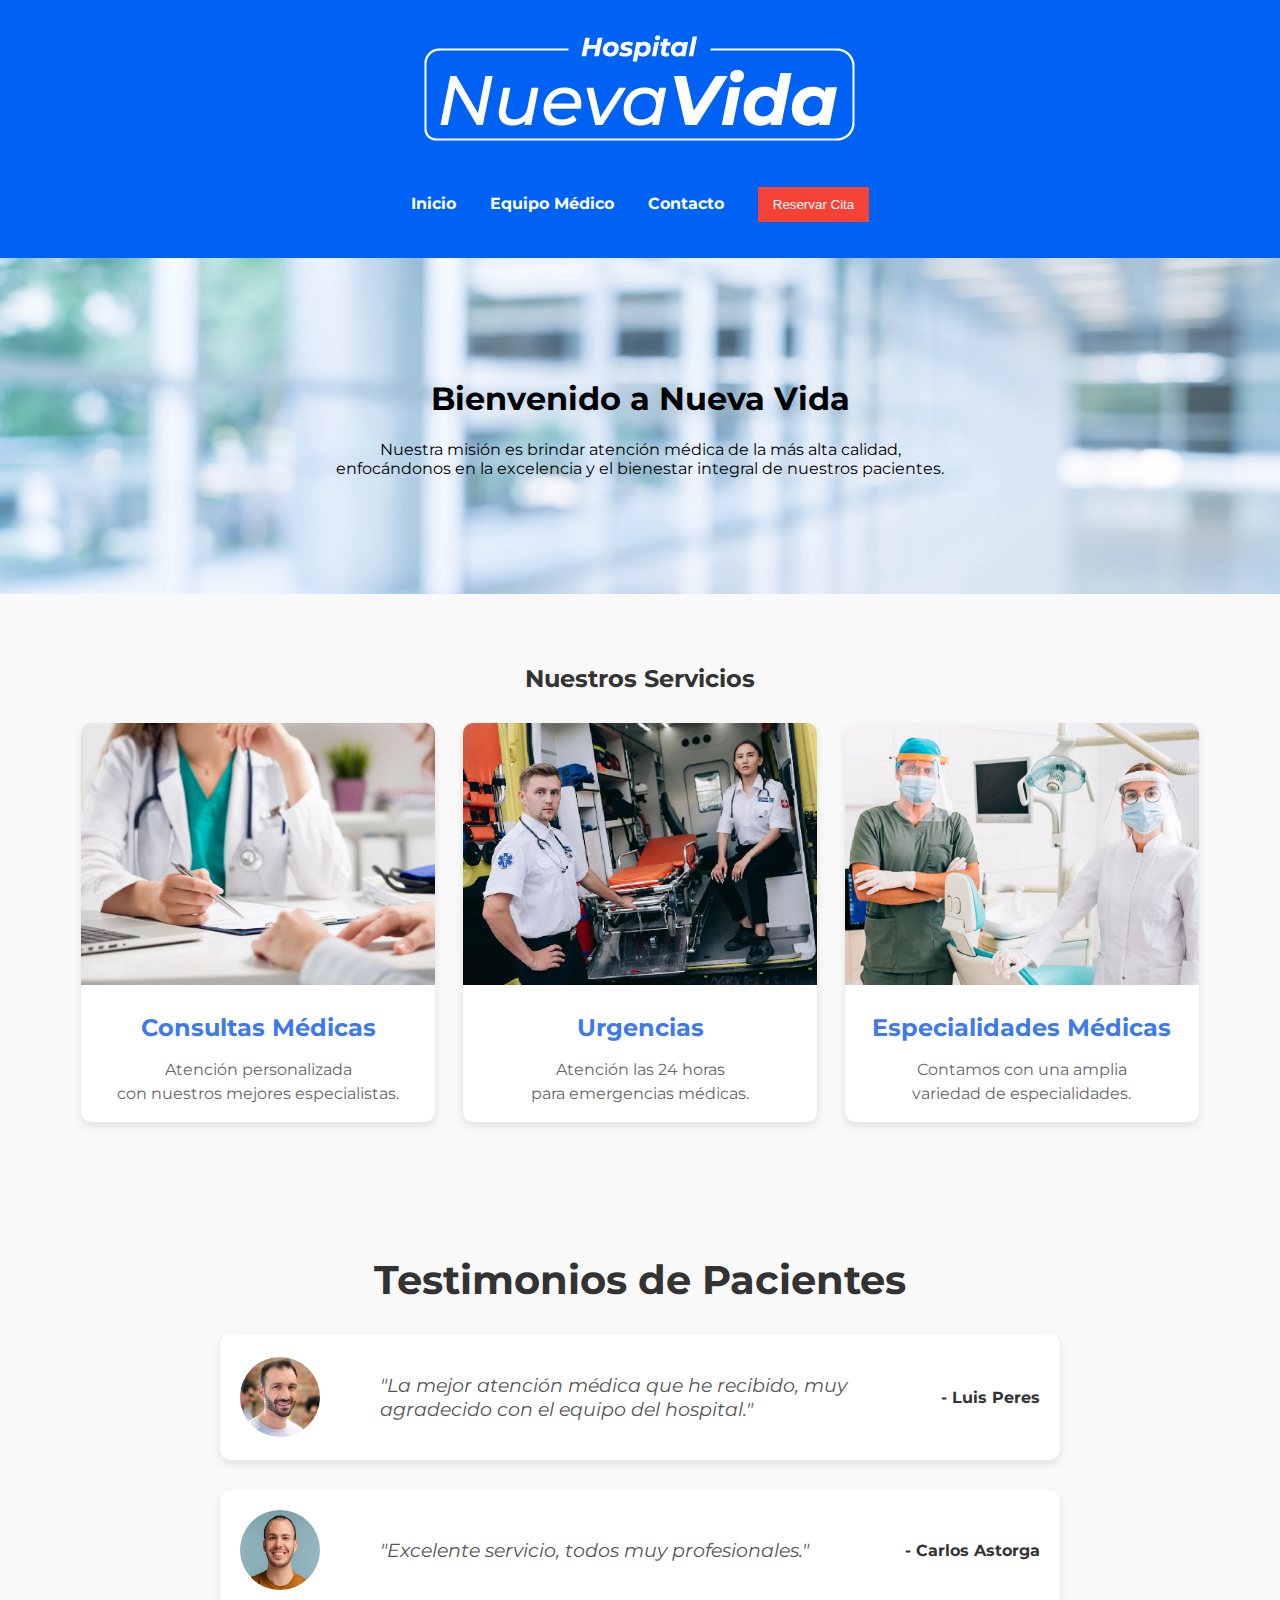
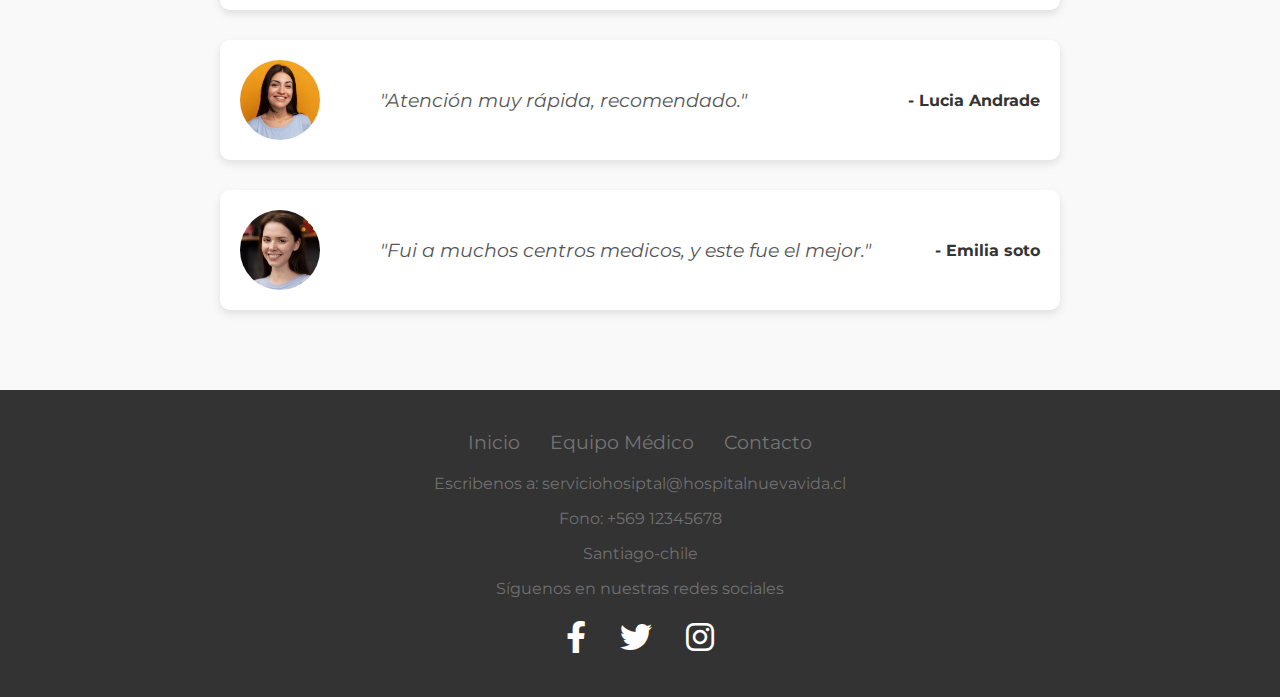
==== index.html @ 2ea78d6a "Add files via upload" ====
<!DOCTYPE html>
<html lang="es">

<head>
    <meta charset="UTF-8">
    <meta name="viewport" content="width=device-width, initial-scale=1.0">
    <meta http-equiv="X-UA-Compatible" content="ie=edge">
    <title>Hospital Privado - Inicio</title>
    <link rel="stylesheet" href="css/style.css">
    <link rel="stylesheet" href="https://cdnjs.cloudflare.com/ajax/libs/font-awesome/6.0.0-beta3/css/all.min.css">
    <link rel="preconnect" href="https://fonts.googleapis.com">
    <link rel="preconnect" href="https://fonts.gstatic.com" crossorigin>
    <link href="https://fonts.googleapis.com/css2?family=Montserrat:ital,wght@0,100..900;1,100..900&display=swap"
        rel="stylesheet">
</head>

<header>
    <div class="logo">
        <img src="img/logo-02.png" alt="Logo del hospital">
    </div>
    <nav>
        <ul>
            <li><a href="index.html">Inicio</a></li>
            <li><a href="equipo.html">Equipo Médico</a></li>
            <li><a href="contacto.html">Contacto</a></li>
            <li><button>Reservar Cita</button></li>
        </ul>
    </nav>
</header>

<main>
    <section class="bienvenida">
        <div class="bienvenida-contenido">
            <h1>Bienvenido a Nueva Vida</h1>
            <p>Nuestra misión es brindar atención médica de la más alta calidad,<br>enfocándonos en la excelencia y el
                bienestar integral
                de nuestros pacientes.
        </div>
    </section>


    <section class="servicios">
        <div>
            <h2>Nuestros Servicios</h2>
            <div class="servicio">
                <img src="img/consultas-medicas.jpg" alt="Consulta médica">
                <h3>Consultas Médicas</h3>
                <p>Atención personalizada <br>con nuestros mejores especialistas.</p>
            </div>
            <div class="servicio">
                <img src="img/urgencias.jpg" alt="Urgencias">
                <h3>Urgencias</h3>
                <p>Atención las 24 horas<br>para emergencias médicas.</p>
            </div>
            <div class="servicio">
                <img src="img/especialidades-medicas.jpg" alt="Especialidades">
                <h3>Especialidades Médicas</h3>
                <p>Contamos con una amplia<br>variedad de especialidades.</p>
            </div>
        </div>
    </section>

    <section class="testimonios">
        <h2>Testimonios de Pacientes</h2>
        <div class="testimonio">
            <img src="img/peril_1.jpg" alt="Paciente 1">
            <blockquote>"La mejor atención médica que he recibido, muy agradecido con el equipo del hospital."
            </blockquote>
            <p>- Luis Peres</p>
        </div>
        <div class="testimonio">
            <img src="img/peril_2.jpg" alt="Paciente 2">
            <blockquote>"Excelente servicio, todos muy profesionales."</blockquote>
            <p>- Carlos Astorga</p>
        </div>
        <div class="testimonio">
            <img src="img/peril_3.jpg" alt="Paciente 3">
            <blockquote>"Atención muy rápida, recomendado."</blockquote>
            <p>- Lucia Andrade</p>
        </div>
        <div class="testimonio">
            <img src="img/peril_4.jpg" alt="Paciente 4">
            <blockquote>"Fui a muchos centros medicos, y este fue el mejor."</blockquote>
            <p>- Emilia soto</p>
        </div>
    </section>
</main>

<footer>


    <div class="footer-contenido">
        <ul class="footer-enlaces">
            <li><a href="#">Inicio</a></li>
            <li><a href="#">Equipo Médico</a></li>
            <li><a href="#">Contacto</a></li>
        </ul>
        <div class="info-contacto">
            <p>Escribenos a: serviciohosiptal@hospitalnuevavida.cl</p>
            <p>Fono: +569 12345678</p>
            <p>Santiago-chile</p>
        </div>
        <p>Síguenos en nuestras redes sociales</p>
        <div class="redes-sociales">
            <a href="https://www.facebook.com" target="_blank"><i class="fab fa-facebook-f"></i></a>
            <a href="https://www.twitter.com" target="_blank"><i class="fab fa-twitter"></i></a>
            <a href="https://www.instagram.com" target="_blank"><i class="fab fa-instagram"></i></a>
        </div>
    </div>
</footer>
</body>

</html>
---- css/style.css ----
body {
    font-family: Montserrat;
    margin: 0;
    padding: 0;
}

header {
    background-color: #0062f5;
    padding: 20px;
    color: white;
    text-align: center;
}

nav ul {
    list-style-type: none;
    padding: 0;
}

nav ul li {
    display: inline;
    margin: 0 15px;
}

nav ul li a {
    color: white;
    text-decoration: none;
    font-weight: bold;
}

nav ul li button {
    background-color: #f44336;
    color: white;
    padding: 10px 15px;
    border: none;
    cursor: pointer;
}

.bienvenida {
    padding: 100px 0;
    text-align: center;
    color: rgb(0, 0, 0);
    background-image: url("/img/banner_hospital.jpg");
    
    background-size: cover;
    background-position: center;
    background-repeat: no-repeat;
    position: relative;
}

.servicios {
    padding: 50px;
    display: flex;
    justify-content: space-around;
}

.servicio {
    text-align: center;
}

footer {
    background-color: #333;
    color: white;
    text-align: center;
    padding: 20px;
}

.redes-sociales img {
    width: 30px;
    margin: 0 10px;
}


/* Estilos para la sección de servicios */
.servicios {
    padding: 50px;
    background-color: #f9f9f9;
    text-align: center;
}

.servicios h2 {
    font-size: 1.5em;
    margin-bottom: 30px;
    color: #333;
}

/* Contenedor de los servicios */
.contenedor-servicios {
    display: flex;
    justify-content: space-around;
    flex-wrap: wrap;
}

/* Estilo de cada tarjeta de servicio */
.servicio {
    display: inline-block;
    width: 30%;
    margin: 0 1%;
    text-align: center;
    background-color: white;
    padding: 0px;
    border-radius: 10px;
    box-shadow: 0 4px 8px rgba(0, 0, 0, 0.1);
}

.servicio img {
    width: 100%;
    height: auto;
    object-fit: cover;
    border-top-left-radius: 10px;
    border-top-right-radius: 10px;
}

.servicio h3 {
    font-size: 1.5em;
    color: #3e7aeb;
    margin-bottom: 10px;
}

.servicio p {
    font-size: 1em;
    color: #666;
    line-height: 1.5;
}

/* Estilos para pantallas más pequeñas */
@media (max-width: 768px) {
    .servicio {
        width: 45%;
        margin-bottom: 20px;
    }
}

/* Estilos para pantallas móviles */
@media (max-width: 480px) {
    .servicio {
        width: 90%;
    }

    .servicio img {
        width: 60px;
        height: 60px;
    }

    .servicios h2 {
        font-size: 2em;
    }
}

.testimonios {
    padding: 50px;
    text-align: center;
    background-color: #f9f9f9;
}

.testimonios h2 {
    font-size: 2.5em;
    margin-bottom: 30px;
    color: #333;
}

.testimonio {
    display: flex;
    align-items: center;
    justify-content: center;
    margin-bottom: 30px;
    padding: 20px;
    background-color: white;
    border-radius: 10px;
    box-shadow: 0 4px 8px rgba(0, 0, 0, 0.1);
    max-width: 800px;
    margin: 0 auto 30px;
}

.testimonio img {
    width: 80px;
    height: 80px;
    border-radius: 50%;
    margin-right: 20px;
}

.testimonio blockquote {
    font-size: 1.2em;
    font-style: italic;
    color: #555;
    flex: 1;
    text-align: left;
}

.testimonio p {
    font-size: 1em;
    font-weight: bold;
    color: #333;
    margin-left: 20px;
    text-align: right;
}

/* Responsivo para pantallas pequeñas */
@media (max-width: 768px) {
    .testimonio {
        flex-direction: column;
        text-align: center;
    }

    .testimonio img {
        margin-right: 0;
        margin-bottom: 15px;
    }

    .testimonio blockquote,
    .testimonio p {
        text-align: center;
    }
}


/*estilos para seccion del equipo de trabajo*/



.presentacion {
    padding: 50px;
    text-align: center;
}

.equipo {
    padding: 50px;
    text-align: center;
    background-color: #f9f9f9;
}

.equipo h2 {
    font-size: 2.5em;
    margin-bottom: 30px;
    color: #333;
}

.contenedor-doctores {
    display: flex;
    justify-content: space-around;
    flex-wrap: wrap;
    gap: 20px;
}

.doctor {
    background-color: white;
    padding: 20px;
    text-align: center;
    border-radius: 10px;
    box-shadow: 0 4px 8px rgba(0, 0, 0, 0.1);
    width: 25%;
    min-width: 250px;
    box-sizing: border-box;
}

.doctor img {
    width: 120px;
    height: 120px;
    border-radius: 50%;
    object-fit: cover;
    margin-bottom: 15px;
}

.doctor h3 {
    font-size: 1.5em;
    color: #3e7aeb;
    margin-bottom: 10px;
}

.doctor p {
    font-size: 1em;
    color: #666;
    line-height: 1.5;
}

/* Estilos para pantallas más pequeñas */
@media (max-width: 768px) {
    .contenedor-doctores {
        flex-direction: column;
        align-items: center;
    }

    .doctor {
        width: 80%;
        margin-bottom: 20px;
    }
}




/* Estilos para la página de contacto */
.contacto {
    padding: 50px;
    text-align: center;
}

form {
    display: flex;
    flex-direction: column;
    width: 300px;
    margin: 0 auto;
}

form label {
    text-align: left;
    margin-bottom: 5px;
}

form input,
form textarea {
    margin-bottom: 15px;
    padding: 10px;
    border: 1px solid #ccc;
    border-radius: 5px;
}

form button {
    background-color: #4CAF50;
    color: white;
    border: none;
    padding: 10px;
    cursor: pointer;
}

form button:hover {
    background-color: #45a049;
}

.ubicacion {
    padding: 50px;
    text-align: center;
}

.ubicacion img {
    width: 100%;
    max-width: 600px;
}


/*css para footer*/

footer {
    background-color: #333;
    color: rgb(112, 112, 112);
    padding: 40px 20px;
    text-align: center;
    position: relative;
}

.footer-contenido {
    max-width: 1200px;
    margin: 0 auto;
}

.footer-enlaces {
    list-style: none;
    padding: 0;
    margin: 0 0 20px;
    display: flex;
    justify-content: center;
    gap: 30px;
}

.footer-enlaces li {
    display: inline;
}

.footer-enlaces li a {
    color: rgb(117, 117, 117);
    text-decoration: none;
    font-size: 1.2em;
}

.footer-enlaces li a:hover {
    color: #ccc;
}

.redes-sociales {
    margin-top: 20px;
}

.redes-sociales a {
    margin: 0 15px;
    display: inline-block;
}
.redes-sociales a {
    margin: 0 15px;
    font-size: 2em;
    /* Tamaño de los iconos */
    color: white;
    transition: color 0.3s ease;
}

.redes-sociales a:hover {
    color: #ccc;
    /* Cambia el color al pasar el cursor */
}



/* Estilos para pantallas pequeñas */
@media (max-width: 768px) {
    .footer-enlaces {
        flex-direction: column;
        gap: 15px;
    }

    .redes-sociales a {
        margin: 10px;
    }
}
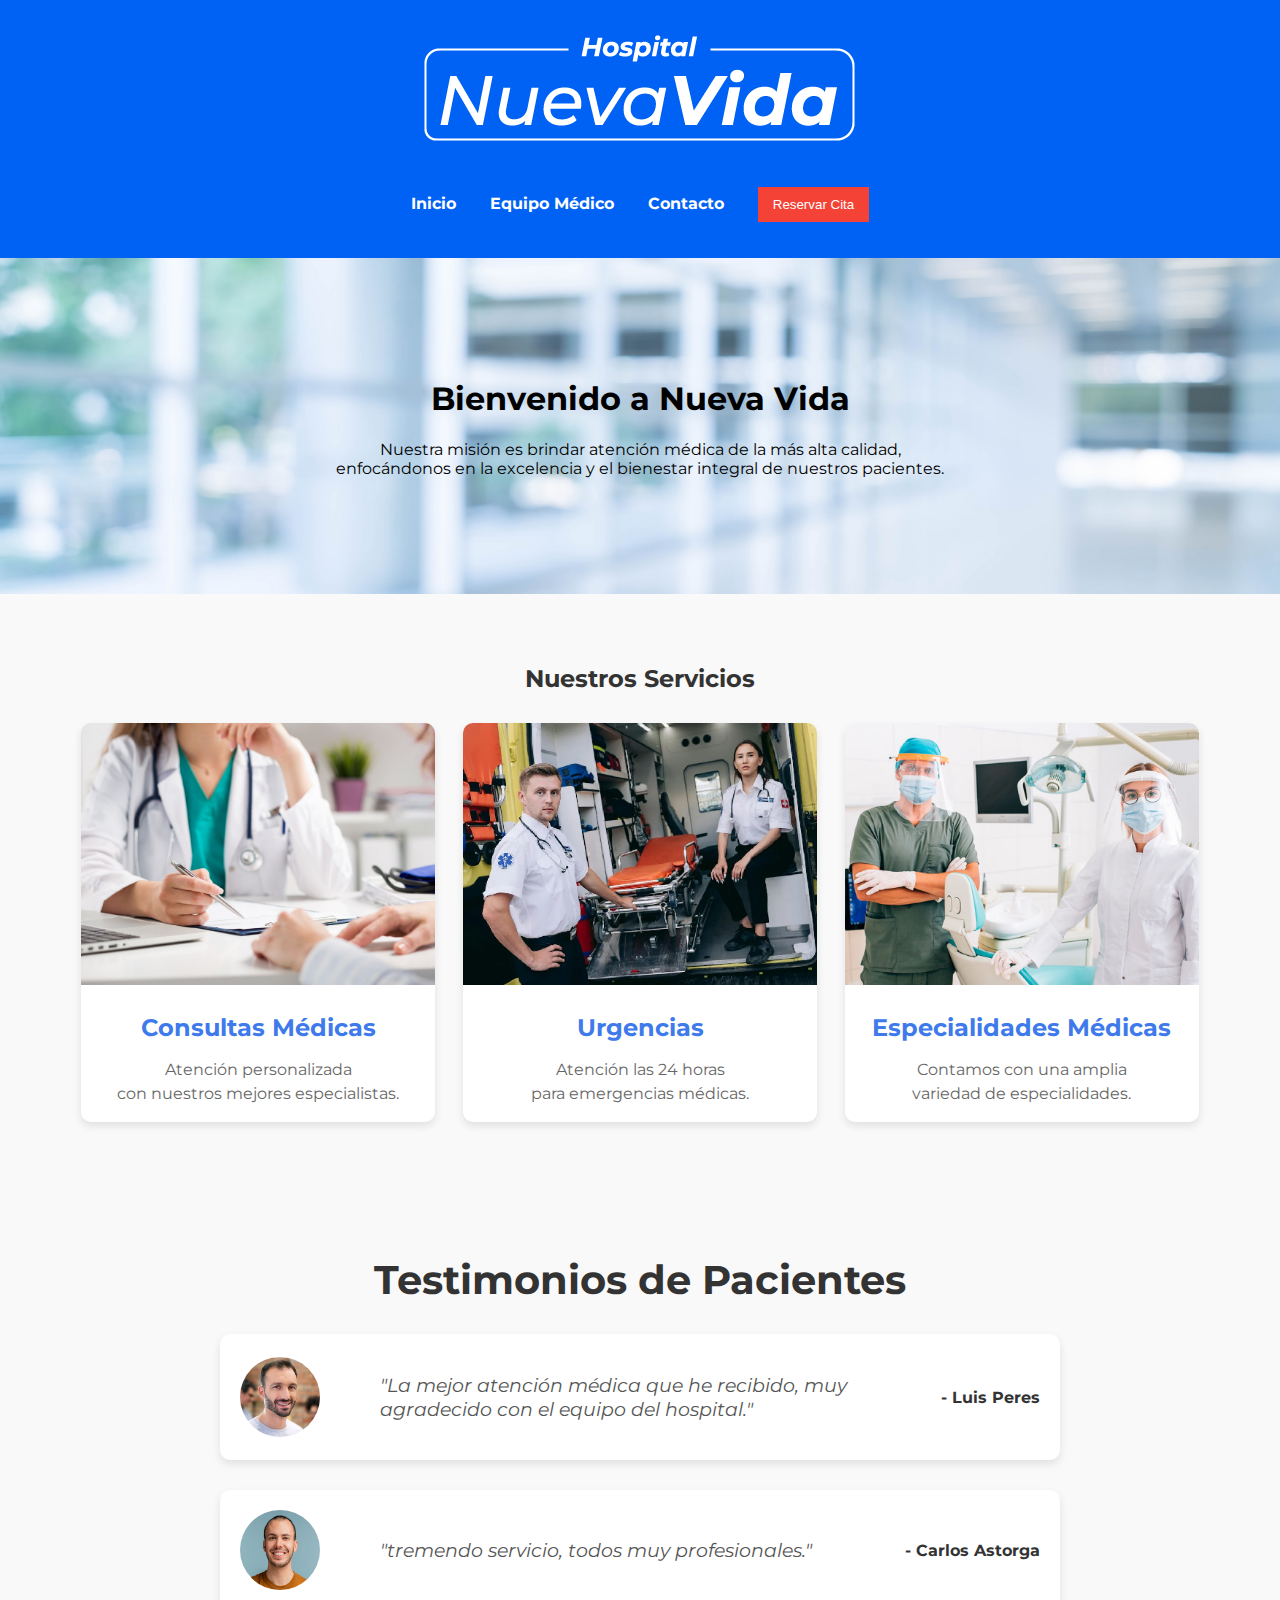
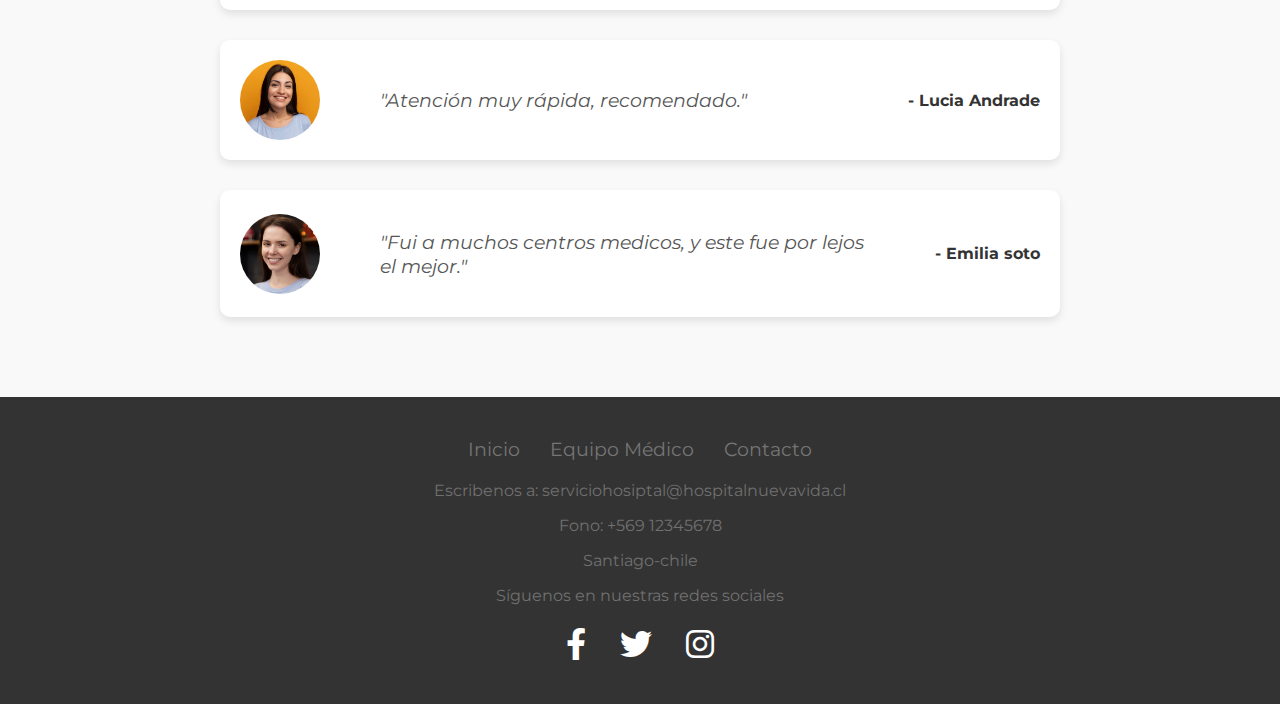
==== commit be176989: "Update index.html" ====
--- a/index.html
+++ b/index.html
@@ -70,7 +70,7 @@
         </div>
         <div class="testimonio">
             <img src="img/peril_2.jpg" alt="Paciente 2">
-            <blockquote>"Excelente servicio, todos muy profesionales."</blockquote>
+            <blockquote>"tremendo servicio, todos muy profesionales."</blockquote>
             <p>- Carlos Astorga</p>
         </div>
         <div class="testimonio">
@@ -80,7 +80,7 @@
         </div>
         <div class="testimonio">
             <img src="img/peril_4.jpg" alt="Paciente 4">
-            <blockquote>"Fui a muchos centros medicos, y este fue el mejor."</blockquote>
+            <blockquote>"Fui a muchos centros medicos, y este fue por lejos el mejor."</blockquote>
             <p>- Emilia soto</p>
         </div>
     </section>
@@ -110,4 +110,4 @@
 </footer>
 </body>
 
-</html>+</html>
--- a/css/style.css
+++ b/css/style.css
@@ -70,7 +70,6 @@
 }
 
 
-/* Estilos para la sección de servicios */
 .servicios {
     padding: 50px;
     background-color: #f9f9f9;
@@ -83,14 +82,14 @@
     color: #333;
 }
 
-/* Contenedor de los servicios */
+
 .contenedor-servicios {
     display: flex;
     justify-content: space-around;
     flex-wrap: wrap;
 }
 
-/* Estilo de cada tarjeta de servicio */
+
 .servicio {
     display: inline-block;
     width: 30%;
@@ -120,30 +119,6 @@
     font-size: 1em;
     color: #666;
     line-height: 1.5;
-}
-
-/* Estilos para pantallas más pequeñas */
-@media (max-width: 768px) {
-    .servicio {
-        width: 45%;
-        margin-bottom: 20px;
-    }
-}
-
-/* Estilos para pantallas móviles */
-@media (max-width: 480px) {
-    .servicio {
-        width: 90%;
-    }
-
-    .servicio img {
-        width: 60px;
-        height: 60px;
-    }
-
-    .servicios h2 {
-        font-size: 2em;
-    }
 }
 
 .testimonios {
@@ -194,28 +169,6 @@
     text-align: right;
 }
 
-/* Responsivo para pantallas pequeñas */
-@media (max-width: 768px) {
-    .testimonio {
-        flex-direction: column;
-        text-align: center;
-    }
-
-    .testimonio img {
-        margin-right: 0;
-        margin-bottom: 15px;
-    }
-
-    .testimonio blockquote,
-    .testimonio p {
-        text-align: center;
-    }
-}
-
-
-/*estilos para seccion del equipo de trabajo*/
-
-
 
 .presentacion {
     padding: 50px;
@@ -272,23 +225,7 @@
     line-height: 1.5;
 }
 
-/* Estilos para pantallas más pequeñas */
-@media (max-width: 768px) {
-    .contenedor-doctores {
-        flex-direction: column;
-        align-items: center;
-    }
-
-    .doctor {
-        width: 80%;
-        margin-bottom: 20px;
-    }
-}
-
-
-
-
-/* Estilos para la página de contacto */
+
 .contacto {
     padding: 50px;
     text-align: center;
@@ -337,7 +274,6 @@
 }
 
 
-/*css para footer*/
 
 footer {
     background-color: #333;
@@ -386,26 +322,10 @@
 .redes-sociales a {
     margin: 0 15px;
     font-size: 2em;
-    /* Tamaño de los iconos */
     color: white;
     transition: color 0.3s ease;
 }
 
 .redes-sociales a:hover {
     color: #ccc;
-    /* Cambia el color al pasar el cursor */
-}
-
-
-
-/* Estilos para pantallas pequeñas */
-@media (max-width: 768px) {
-    .footer-enlaces {
-        flex-direction: column;
-        gap: 15px;
-    }
-
-    .redes-sociales a {
-        margin: 10px;
-    }
-}+}
